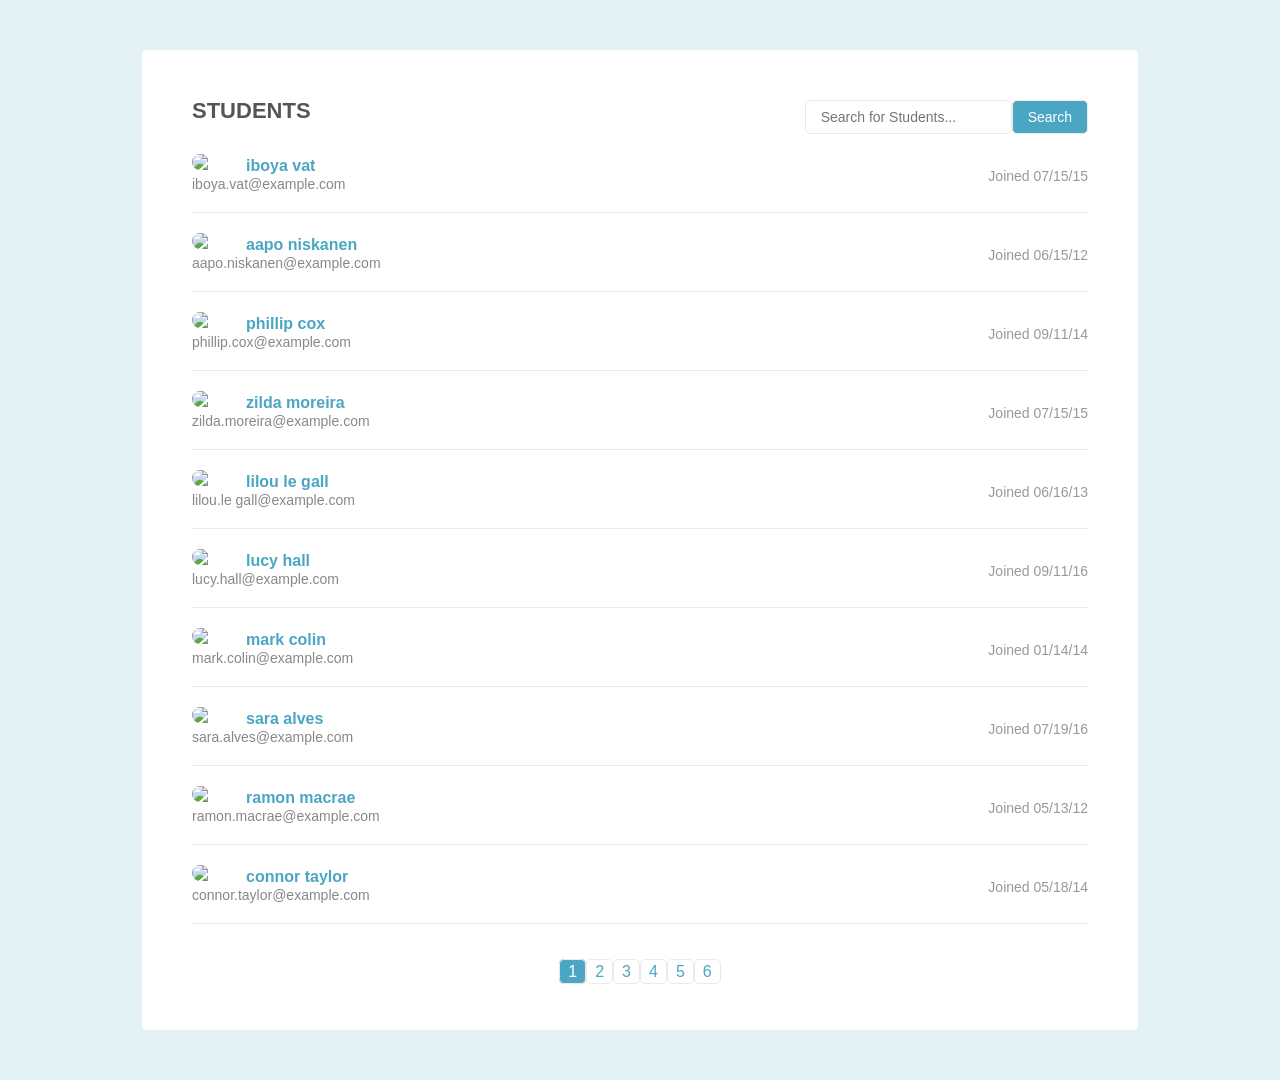
==== index.html @ c32a39bc "First Upload" ====
<!doctype html>
<html lang="en">
  <head>
    <meta charset="utf-8"/>
    <meta name="viewport" content="width=device-width, initial-scale=1.0"/>
    <title>Students</title>
    <link rel="stylesheet" href="css/reset.css">
    <link rel="stylesheet" href="css/design.css">
  </head>
  <body>
    <div class="page">
      <div class="page-header cf">
        <h2>Students</h2>       
      </div>
      <ul class="student-list">
        <li class="student-item cf">
            <div class="student-details">
                <img class="avatar" src="https://randomuser.me/api/portraits/thumb/women/67.jpg">
                <h3>iboya vat</h3>
                <span class="email">iboya.vat@example.com</span>
            </div>
            <div class="joined-details">
                   <span class="date">Joined 07/15/15</span>
           </div>
        </li>
        <li class="student-item cf">
            <div class="student-details">
                <img class="avatar" src="https://randomuser.me/api/portraits/thumb/men/75.jpg">
                <h3>aapo niskanen</h3>
                <span class="email">aapo.niskanen@example.com</span>
            </div>
            <div class="joined-details">
                   <span class="date">Joined 06/15/12</span>
           </div>
        </li>
        <li class="student-item cf">
            <div class="student-details">
                <img class="avatar" src="https://randomuser.me/api/portraits/thumb/men/34.jpg">
                <h3>phillip cox</h3>
                <span class="email">phillip.cox@example.com</span>
            </div>
            <div class="joined-details">
                   <span class="date">Joined 09/11/14</span>
           </div>
        </li>
        <li class="student-item cf">
            <div class="student-details">
                <img class="avatar" src="https://randomuser.me/api/portraits/thumb/women/38.jpg">
                <h3>zilda moreira</h3>
                <span class="email">zilda.moreira@example.com</span>
            </div>
            <div class="joined-details">
                   <span class="date">Joined 07/15/15</span>
           </div>
        </li>
        <li class="student-item cf">
            <div class="student-details">
                <img class="avatar" src="https://randomuser.me/api/portraits/thumb/women/23.jpg">
                <h3>lilou le gall</h3>
                <span class="email">lilou.le gall@example.com</span>
            </div>
            <div class="joined-details">
                   <span class="date">Joined 06/16/13</span>
           </div>
        </li>
        <li class="student-item cf">
            <div class="student-details">
                <img class="avatar" src="https://randomuser.me/api/portraits/thumb/women/94.jpg">
                <h3>lucy hall</h3>
                <span class="email">lucy.hall@example.com</span>
            </div>
            <div class="joined-details">
                   <span class="date">Joined 09/11/16</span>
           </div>
        </li>
        <li class="student-item cf">
            <div class="student-details">
                <img class="avatar" src="https://randomuser.me/api/portraits/thumb/women/24.jpg">
                <h3>mark colin</h3>
                <span class="email">mark.colin@example.com</span>
            </div>
            <div class="joined-details">
                   <span class="date">Joined 01/14/14</span>
           </div>
        </li>
        <li class="student-item cf">
            <div class="student-details">
                <img class="avatar" src="https://randomuser.me/api/portraits/thumb/women/14.jpg">
                <h3>sara alves</h3>
                <span class="email">sara.alves@example.com</span>
            </div>
            <div class="joined-details">
                   <span class="date">Joined 07/19/16</span>
           </div>
        </li>
        <li class="student-item cf">
            <div class="student-details">
                <img class="avatar" src="https://randomuser.me/api/portraits/thumb/men/49.jpg">
                <h3>ramon macrae</h3>
                <span class="email">ramon.macrae@example.com</span>
            </div>
            <div class="joined-details">
                   <span class="date">Joined 05/13/12</span>
           </div>
        </li>
        <li class="student-item cf">
            <div class="student-details">
                <img class="avatar" src="https://randomuser.me/api/portraits/thumb/men/15.jpg">
                <h3>connor taylor</h3>
                <span class="email">connor.taylor@example.com</span>
            </div>
            <div class="joined-details">
                   <span class="date">Joined 05/18/14</span>
           </div>
        </li>
        <li class="student-item cf">
            <div class="student-details">
                <img class="avatar" src="https://randomuser.me/api/portraits/thumb/men/11.jpg">
                <h3>aymeric morel</h3>
                <span class="email">aymeric.morel@example.com</span>
            </div>
            <div class="joined-details">
                   <span class="date">Joined 06/13/13</span>
           </div>
        </li>
        <li class="student-item cf">
            <div class="student-details">
                <img class="avatar" src="https://randomuser.me/api/portraits/thumb/men/49.jpg">
                <h3>lorenz otto</h3>
                <span class="email">lorenz.otto@example.com</span>
            </div>
            <div class="joined-details">
                   <span class="date">Joined 05/11/14</span>
           </div>
        </li>
        <li class="student-item cf">
            <div class="student-details">
                <img class="avatar" src="https://randomuser.me/api/portraits/thumb/men/29.jpg">
                <h3>karl williamson</h3>
                <span class="email">karl.williamson@example.com</span>
            </div>
            <div class="joined-details">
                   <span class="date">Joined 01/12/14</span>
           </div>
        </li>
        <li class="student-item cf">
            <div class="student-details">
                <img class="avatar" src="https://randomuser.me/api/portraits/thumb/men/34.jpg">
                <h3>ouassim heering</h3>
                <span class="email">ouassim.heering@example.com</span>
            </div>
            <div class="joined-details">
                   <span class="date">Joined 01/18/12</span>
           </div>
        </li>
        <li class="student-item cf">
            <div class="student-details">
                <img class="avatar" src="https://randomuser.me/api/portraits/thumb/men/91.jpg">
                <h3>roberto molina</h3>
                <span class="email">roberto.molina@example.com</span>
            </div>
            <div class="joined-details">
                   <span class="date">Joined 06/13/15</span>
           </div>
        </li>
        <li class="student-item cf">
            <div class="student-details">
                <img class="avatar" src="https://randomuser.me/api/portraits/thumb/men/28.jpg">
                <h3>jordan hubert</h3>
                <span class="email">jordan.hubert@example.com</span>
            </div>
            <div class="joined-details">
                   <span class="date">Joined 06/13/15</span>
           </div>
        </li>
        <li class="student-item cf">
            <div class="student-details">
                <img class="avatar" src="https://randomuser.me/api/portraits/thumb/men/29.jpg">
                <h3>melvin baker</h3>
                <span class="email">melvin.baker@example.com</span>
            </div>
            <div class="joined-details">
                   <span class="date">Joined 09/18/14</span>
           </div>
        </li>
        <li class="student-item cf">
            <div class="student-details">
                <img class="avatar" src="https://randomuser.me/api/portraits/thumb/men/26.jpg">
                <h3>everett gordon</h3>
                <span class="email">everett.gordon@example.com</span>
            </div>
            <div class="joined-details">
                   <span class="date">Joined 06/17/15</span>
           </div>
        </li>
        <li class="student-item cf">
            <div class="student-details">
                <img class="avatar" src="https://randomuser.me/api/portraits/thumb/men/82.jpg">
                <h3>aiden ma</h3>
                <span class="email">aiden.ma@example.com</span>
            </div>
            <div class="joined-details">
                   <span class="date">Joined 07/18/12</span>
           </div>
        </li>
        <li class="student-item cf">
            <div class="student-details">
                <img class="avatar" src="https://randomuser.me/api/portraits/thumb/men/62.jpg">
                <h3>florent gerard</h3>
                <span class="email">florent.gerard@example.com</span>
            </div>
            <div class="joined-details">
                   <span class="date">Joined 02/12/13</span>
           </div>
        </li>
        <li class="student-item cf">
            <div class="student-details">
                <img class="avatar" src="https://randomuser.me/api/portraits/thumb/women/96.jpg">
                <h3>amber chen</h3>
                <span class="email">amber.chen@example.com</span>
            </div>
            <div class="joined-details">
                   <span class="date">Joined 07/12/12</span>
           </div>
        </li>
        <li class="student-item cf">
            <div class="student-details">
                <img class="avatar" src="https://randomuser.me/api/portraits/thumb/women/9.jpg">
                <h3>alexandra davies</h3>
                <span class="email">alexandra.davies@example.com</span>
            </div>
            <div class="joined-details">
                   <span class="date">Joined 05/11/13</span>
           </div>
        </li>
        <li class="student-item cf">
            <div class="student-details">
                <img class="avatar" src="https://randomuser.me/api/portraits/thumb/men/57.jpg">
                <h3>sergio cole</h3>
                <span class="email">sergio.cole@example.com</span>
            </div>
            <div class="joined-details">
                   <span class="date">Joined 02/17/15</span>
           </div>
        </li>
        <li class="student-item cf">
            <div class="student-details">
                <img class="avatar" src="https://randomuser.me/api/portraits/thumb/men/98.jpg">
                <h3>edgar dixon</h3>
                <span class="email">edgar.dixon@example.com</span>
            </div>
            <div class="joined-details">
                   <span class="date">Joined 06/17/11</span>
           </div>
        </li>
        <li class="student-item cf">
            <div class="student-details">
                <img class="avatar" src="https://randomuser.me/api/portraits/thumb/men/94.jpg">
                <h3>kirk myers</h3>
                <span class="email">kirk.myers@example.com</span>
            </div>
            <div class="joined-details">
                   <span class="date">Joined 09/17/15</span>
           </div>
        </li>
        <li class="student-item cf">
            <div class="student-details">
                <img class="avatar" src="https://randomuser.me/api/portraits/thumb/women/28.jpg">
                <h3>ani hesseling</h3>
                <span class="email">ani.hesseling@example.com</span>
            </div>
            <div class="joined-details">
                   <span class="date">Joined 08/14/16</span>
           </div>
        </li>
        <li class="student-item cf">
            <div class="student-details">
                <img class="avatar" src="https://randomuser.me/api/portraits/thumb/women/24.jpg">
                <h3>victoire bonnet</h3>
                <span class="email">victoire.bonnet@example.com</span>
            </div>
            <div class="joined-details">
                   <span class="date">Joined 05/13/16</span>
           </div>
        </li>
        <li class="student-item cf">
            <div class="student-details">
                <img class="avatar" src="https://randomuser.me/api/portraits/thumb/men/44.jpg">
                <h3>marcos morales</h3>
                <span class="email">marcos.morales@example.com</span>
            </div>
            <div class="joined-details">
                   <span class="date">Joined 01/12/12</span>
           </div>
        </li>
        <li class="student-item cf">
            <div class="student-details">
                <img class="avatar" src="https://randomuser.me/api/portraits/thumb/men/75.jpg">
                <h3>nils neumann</h3>
                <span class="email">nils.neumann@example.com</span>
            </div>
            <div class="joined-details">
                   <span class="date">Joined 03/11/12</span>
           </div>
        </li>
        <li class="student-item cf">
            <div class="student-details">
                <img class="avatar" src="https://randomuser.me/api/portraits/thumb/women/86.jpg">
                <h3>emily harrison</h3>
                <span class="email">emily.harrison@example.com</span>
            </div>
            <div class="joined-details">
                   <span class="date">Joined 07/18/15</span>
           </div>
        </li>
        <li class="student-item cf">
            <div class="student-details">
                <img class="avatar" src="https://randomuser.me/api/portraits/thumb/men/41.jpg">
                <h3>matthew fortin</h3>
                <span class="email">matthew.fortin@example.com</span>
            </div>
            <div class="joined-details">
                   <span class="date">Joined 03/18/15</span>
           </div>
        </li>
        <li class="student-item cf">
            <div class="student-details">
                <img class="avatar" src="https://randomuser.me/api/portraits/thumb/women/32.jpg">
                <h3>charlotte steward</h3>
                <span class="email">charlotte.steward@example.com</span>
            </div>
            <div class="joined-details">
                   <span class="date">Joined 02/18/11</span>
           </div>
        </li>
        <li class="student-item cf">
            <div class="student-details">
                <img class="avatar" src="https://randomuser.me/api/portraits/thumb/men/3.jpg">
                <h3>marceau rodriguez</h3>
                <span class="email">marceau.rodriguez@example.com</span>
            </div>
            <div class="joined-details">
                   <span class="date">Joined 07/13/14</span>
           </div>
        </li>
        <li class="student-item cf">
            <div class="student-details">
                <img class="avatar" src="https://randomuser.me/api/portraits/thumb/men/91.jpg">
                <h3>hudson anderson</h3>
                <span class="email">hudson.anderson@example.com</span>
            </div>
            <div class="joined-details">
                   <span class="date">Joined 09/12/15</span>
           </div>
        </li>
        <li class="student-item cf">
            <div class="student-details">
                <img class="avatar" src="https://randomuser.me/api/portraits/thumb/men/33.jpg">
                <h3>warren phillips</h3>
                <span class="email">warren.phillips@example.com</span>
            </div>
            <div class="joined-details">
                   <span class="date">Joined 01/11/12</span>
           </div>
        </li>
        <li class="student-item cf">
            <div class="student-details">
                <img class="avatar" src="https://randomuser.me/api/portraits/thumb/men/41.jpg">
                <h3>leo niva</h3>
                <span class="email">leo.niva@example.com</span>
            </div>
            <div class="joined-details">
                   <span class="date">Joined 09/14/15</span>
           </div>
        </li>
        <li class="student-item cf">
            <div class="student-details">
                <img class="avatar" src="https://randomuser.me/api/portraits/thumb/men/3.jpg">
                <h3>hani prevoo</h3>
                <span class="email">hani.prevoo@example.com</span>
            </div>
            <div class="joined-details">
                   <span class="date">Joined 01/11/15</span>
           </div>
        </li>
        <li class="student-item cf">
            <div class="student-details">
                <img class="avatar" src="https://randomuser.me/api/portraits/thumb/women/79.jpg">
                <h3>veronica rodriguez</h3>
                <span class="email">veronica.rodriguez@example.com</span>
            </div>
            <div class="joined-details">
                   <span class="date">Joined 07/17/12</span>
           </div>
        </li>
        <li class="student-item cf">
            <div class="student-details">
                <img class="avatar" src="https://randomuser.me/api/portraits/thumb/men/41.jpg">
                <h3>ginestal das neves</h3>
                <span class="email">ginestal.das neves@example.com</span>
            </div>
            <div class="joined-details">
                   <span class="date">Joined 06/19/12</span>
           </div>
        </li>
        <li class="student-item cf">
            <div class="student-details">
                <img class="avatar" src="https://randomuser.me/api/portraits/thumb/men/63.jpg">
                <h3>devon barnes</h3>
                <span class="email">devon.barnes@example.com</span>
            </div>
            <div class="joined-details">
                   <span class="date">Joined 09/19/14</span>
           </div>
        </li>
        <li class="student-item cf">
            <div class="student-details">
                <img class="avatar" src="https://randomuser.me/api/portraits/thumb/men/55.jpg">
                <h3>brennan pierce</h3>
                <span class="email">brennan.pierce@example.com</span>
            </div>
            <div class="joined-details">
                   <span class="date">Joined 05/15/14</span>
           </div>
        </li>
        <li class="student-item cf">
            <div class="student-details">
                <img class="avatar" src="https://randomuser.me/api/portraits/thumb/men/35.jpg">
                <h3>zachary singh</h3>
                <span class="email">zachary.singh@example.com</span>
            </div>
            <div class="joined-details">
                   <span class="date">Joined 05/19/11</span>
           </div>
        </li>
        <li class="student-item cf">
            <div class="student-details">
                <img class="avatar" src="https://randomuser.me/api/portraits/thumb/men/35.jpg">
                <h3>arlo harris</h3>
                <span class="email">arlo.harris@example.com</span>
            </div>
            <div class="joined-details">
                   <span class="date">Joined 07/12/15</span>
           </div>
        </li>
        <li class="student-item cf">
            <div class="student-details">
                <img class="avatar" src="https://randomuser.me/api/portraits/thumb/women/60.jpg">
                <h3>hannah ginnish</h3>
                <span class="email">hannah.ginnish@example.com</span>
            </div>
            <div class="joined-details">
                   <span class="date">Joined 05/17/14</span>
           </div>
        </li>
        <li class="student-item cf">
            <div class="student-details">
                <img class="avatar" src="https://randomuser.me/api/portraits/thumb/men/95.jpg">
                <h3>goos brunt</h3>
                <span class="email">goos.brunt@example.com</span>
            </div>
            <div class="joined-details">
                   <span class="date">Joined 09/15/12</span>
           </div>
        </li>
        <li class="student-item cf">
            <div class="student-details">
                <img class="avatar" src="https://randomuser.me/api/portraits/thumb/men/91.jpg">
                <h3>eduard riedel</h3>
                <span class="email">eduard.riedel@example.com</span>
            </div>
            <div class="joined-details">
                   <span class="date">Joined 06/12/15</span>
           </div>
        </li>
        <li class="student-item cf">
            <div class="student-details">
                <img class="avatar" src="https://randomuser.me/api/portraits/thumb/women/42.jpg">
                <h3>geesken jekel</h3>
                <span class="email">geesken.jekel@example.com</span>
            </div>
            <div class="joined-details">
                   <span class="date">Joined 02/12/13</span>
           </div>
        </li>
        <li class="student-item cf">
            <div class="student-details">
                <img class="avatar" src="https://randomuser.me/api/portraits/thumb/women/54.jpg">
                <h3>dolores ryan</h3>
                <span class="email">dolores.ryan@example.com</span>
            </div>
            <div class="joined-details">
                   <span class="date">Joined 06/17/16</span>
           </div>
        </li>
        <li class="student-item cf">
            <div class="student-details">
                <img class="avatar" src="https://randomuser.me/api/portraits/thumb/men/49.jpg">
                <h3>steven rogers</h3>
                <span class="email">steven.rogers@example.com</span>
            </div>
            <div class="joined-details">
                   <span class="date">Joined 01/18/11</span>
           </div>
        </li>
        <li class="student-item cf">
            <div class="student-details">
                <img class="avatar" src="https://randomuser.me/api/portraits/thumb/men/63.jpg">
                <h3>virgulino silva</h3>
                <span class="email">virgulino.silva@example.com</span>
            </div>
            <div class="joined-details">
                   <span class="date">Joined 03/18/11</span>
           </div>
        </li>
        <li class="student-item cf">
            <div class="student-details">
                <img class="avatar" src="https://randomuser.me/api/portraits/thumb/women/11.jpg">
                <h3>lucile bertrand</h3>
                <span class="email">lucile.bertrand@example.com</span>
            </div>
            <div class="joined-details">
                   <span class="date">Joined 06/13/16</span>
           </div>
        </li>
        <li class="student-item cf">
            <div class="student-details">
                <img class="avatar" src="https://randomuser.me/api/portraits/thumb/women/10.jpg">
                <h3>elsa lahti</h3>
                <span class="email">elsa.lahti@example.com</span>
            </div>
            <div class="joined-details">
                   <span class="date">Joined 04/15/12</span>
           </div>
        </li>
        <li class="student-item cf">
            <div class="student-details">
                <img class="avatar" src="https://randomuser.me/api/portraits/thumb/women/12.jpg">
                <h3>soline leclercq</h3>
                <span class="email">soline.leclercq@example.com</span>
            </div>
            <div class="joined-details">
                   <span class="date">Joined 05/12/14</span>
           </div>
        </li>
        <li class="student-item cf">
            <div class="student-details">
                <img class="avatar" src="https://randomuser.me/api/portraits/thumb/men/89.jpg">
                <h3>henri kruse</h3>
                <span class="email">henri.kruse@example.com</span>
            </div>
            <div class="joined-details">
                   <span class="date">Joined 05/14/13</span>
           </div>
        </li>
      </ul>
      <div class="pagination">
        <ul>

        </ul>
      </div>      
    </div>

    <script type="text/javascript" src="js/main.js"></script>

  </body>
</html>
---- css/design.css ----
body{
  background-color: #e1f1f6;
  font-family: Helvetica, sans-serif;
  color: #222;
}

.page{
  margin: 50px auto;
  width: 70%;
  background-color: #fff;
  border-radius: 5px;
  padding: 50px;
}

.page-header{
  margin-bottom: 20px;
}
  .page-header h2{
    float: left;
    font-size: 22px;
    text-transform: uppercase;
    font-weight: bold;
    color: #555;
  }

  .page-header .student-search{
    float: right;
  }

    .page-header .student-search input{
      border-radius: 5px;
      border: 1px solid #eaeaea;
      padding: 8px 15px;
      font-size: 14px;
    }

    .page-header .student-search button{
      border-radius: 5px;
      border: 1px solid #eaeaea;
      padding: 8px 15px;
      font-size: 14px;
      background-color: #4ba6c3;
      color: #fff
    }

.student-list{}

  .student-item{
    margin: 0 0 20px 0;
    padding: 0 0 20px 0;
    border-bottom: 1px solid #eaeaea;
    opacity: 0;
    transition-delay: 1s;
    -webkit-transition-delay: .5s;
    -moz-transition-delay: .5s;
    -o-transition-delay: .5s;
    transition: opacity .1s linear;
    -webkit-transition: opacity .1s linear;
    -moz-transition: opacity .1s linear;
    -o-transition: opacity .1s linear;

  }

  .student-item.activate {
    opacity: 1;

  }

    .student-details{
      width: 50%;
      float: left;
    }

      .student-details .avatar{
        width: 40px;
        height: auto;
        border-radius: 20px;
        float: left;
        margin-right: 14px
      }

      .student-details h3{
        margin: 4px 0 2px 0;
        font-weight: bold;
        color: #4ba6c3;
      }

      .student-details .email{
        color: #888;
        font-size: 14px;
      }


    .joined-details{
      width: 50%;
      float: left;
      text-align: right;
    }

      .joined-details .date{
        margin-top: 15px;
        display: block;
        font-size: 14px;
        color: #999;
      }

  .student-item:last-child{
    margin: 0;
    padding: 0;
    border-bottom: none;
  }

.pagination{
  margin: 40px 0 0 0;
  text-align: center;
}
 
  .pagination li{
    display: inline;
  }

    .pagination li a{
      border: 1px solid #eaeaea;
      border-radius: 5px;
      padding: 3px 8px;
      text-decoration: none;
      color: #4ba6c3;
    }

    .pagination li a.active,
    .pagination li a:hover{
      background-color: #4ba6c3;
      color: #fff;
    }
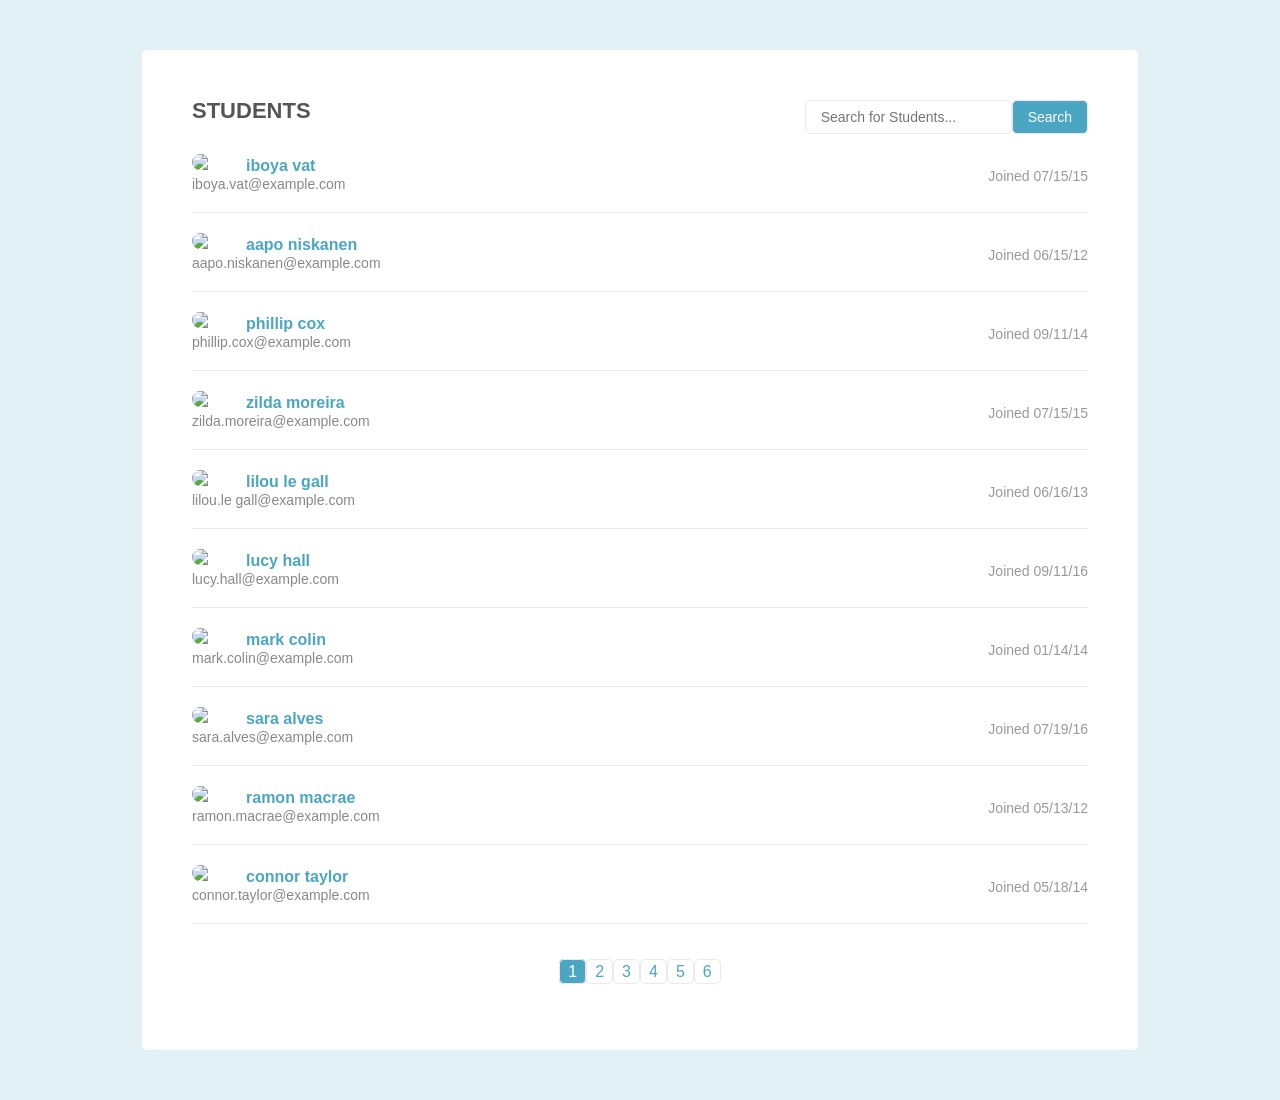
==== commit 10e13c13: "Adding No User Popup" ====
--- a/index.html
+++ b/index.html
@@ -554,6 +554,13 @@
            </div>
         </li>
       </ul>
+      
+      <div class="no-users">
+        <div class="no-users-box">
+          <span class="no-users-message">Sorry, no users found</span>
+        </div>
+      </div>
+
       <div class="pagination">
         <ul>
 
--- a/css/design.css
+++ b/css/design.css
@@ -10,10 +10,12 @@
   background-color: #fff;
   border-radius: 5px;
   padding: 50px;
+  min-height: 900px;
 }
 
 .page-header{
   margin-bottom: 20px;
+  position: relative;
 }
   .page-header h2{
     float: left;
@@ -49,20 +51,20 @@
     margin: 0 0 20px 0;
     padding: 0 0 20px 0;
     border-bottom: 1px solid #eaeaea;
-    opacity: 0;
-    transition-delay: 1s;
-    -webkit-transition-delay: .5s;
-    -moz-transition-delay: .5s;
-    -o-transition-delay: .5s;
-    transition: opacity .1s linear;
-    -webkit-transition: opacity .1s linear;
-    -moz-transition: opacity .1s linear;
-    -o-transition: opacity .1s linear;
+    opacity: 1;
+    transition: all .2s linear;
+    -webkit-transition: all .2s linear;
+    -moz-transition: all .2s linear;
+    -o-transition: all .2s linear;
 
   }
 
-  .student-item.activate {
-    opacity: 1;
+  .student-item.transform {
+    transform: translate(9999px);
+    -webkit-transform: translate(9999px);
+    -moz-transform: translate(9999px);
+    -o-transform: transalte(9999px);
+    opacity: 0;
 
   }
 
@@ -110,6 +112,41 @@
     border-bottom: none;
   }
 
+
+.no-users {
+  display: block;
+  position: absolute;
+  right: 0;
+  width: 300px;
+  top: 250px;
+  opacity: 0;
+  transition: opacity .2s linear;
+  -webkit-transition: opacity .2s linear;
+  -moz-transition: opacity .2s linear;
+
+}
+
+.no-users.active {
+  opacity: 1;
+
+}
+
+  .no-users-box {
+    padding: 50px 80px;
+    background-color: #4ba6c3;
+    border-radius: 10px;
+    text-align: center;
+    vertical-align: middle;
+
+  }
+
+    .no-users-message {
+      font-size: 20px;
+      color: #fff;  
+
+    }
+
+
 .pagination{
   margin: 40px 0 0 0;
   text-align: center;
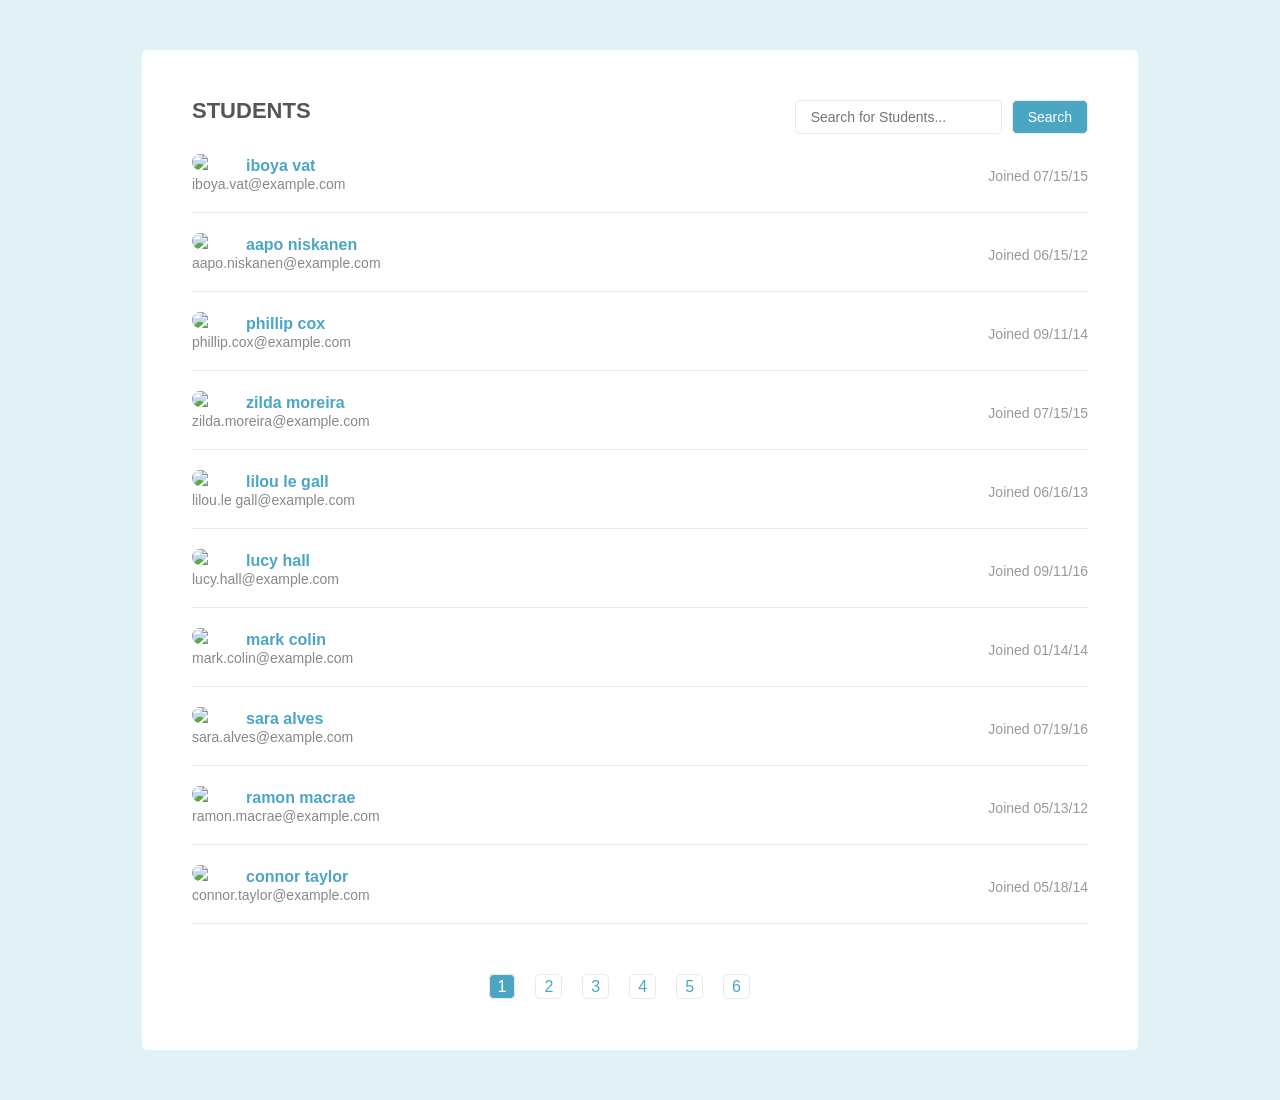
==== commit 2f8f4bb8: "Functionality Updates 1. Animation added between display “none” & “block” on the student items. This" ====
--- a/index.html
+++ b/index.html
@@ -10,7 +10,12 @@
   <body>
     <div class="page">
       <div class="page-header cf">
-        <h2>Students</h2>       
+        <h2>Students</h2>
+        <div class="no-users">
+          <div class="no-users-box">
+            <span class="no-users-message">Sorry, no users found</span>
+          </div>
+        </div>               
       </div>
       <ul class="student-list">
         <li class="student-item cf">
@@ -555,12 +560,6 @@
         </li>
       </ul>
       
-      <div class="no-users">
-        <div class="no-users-box">
-          <span class="no-users-message">Sorry, no users found</span>
-        </div>
-      </div>
-
       <div class="pagination">
         <ul>
 
--- a/css/design.css
+++ b/css/design.css
@@ -11,6 +11,7 @@
   border-radius: 5px;
   padding: 50px;
   min-height: 900px;
+  position: relative;
 }
 
 .page-header{
@@ -34,6 +35,7 @@
       border: 1px solid #eaeaea;
       padding: 8px 15px;
       font-size: 14px;
+      display: inline-block;
     }
 
     .page-header .student-search button{
@@ -42,29 +44,25 @@
       padding: 8px 15px;
       font-size: 14px;
       background-color: #4ba6c3;
-      color: #fff
+      color: #fff;
+      display: inline-block;
+      margin-left: 10px;
     }
-
-.student-list{}
 
   .student-item{
     margin: 0 0 20px 0;
     padding: 0 0 20px 0;
     border-bottom: 1px solid #eaeaea;
-    opacity: 1;
-    transition: all .2s linear;
-    -webkit-transition: all .2s linear;
-    -moz-transition: all .2s linear;
-    -o-transition: all .2s linear;
+    opacity: 0;
+    transition: all .7s linear;
+    -webkit-transition: all .7s linear;
+    -moz-transition: all .7s linear;
+    -o-transition: all .7s linear;
 
   }
 
-  .student-item.transform {
-    transform: translate(9999px);
-    -webkit-transform: translate(9999px);
-    -moz-transform: translate(9999px);
-    -o-transform: transalte(9999px);
-    opacity: 0;
+  .student-item.visible {
+    opacity: 1;
 
   }
 
@@ -116,9 +114,10 @@
 .no-users {
   display: block;
   position: absolute;
-  right: 0;
   width: 300px;
-  top: 250px;
+  left: 50%;
+  margin-left: -150px;
+  top: 80px;
   opacity: 0;
   transition: opacity .2s linear;
   -webkit-transition: opacity .2s linear;
@@ -148,12 +147,21 @@
 
 
 .pagination{
-  margin: 40px 0 0 0;
   text-align: center;
+  position: absolute;
+  left: 50%;
+  bottom: 55px;
+
 }
- 
+
+.remove {
+  display: none;
+
+}
+
   .pagination li{
-    display: inline;
+    display: inline-block;
+    margin: 0 10px;
   }
 
     .pagination li a{
